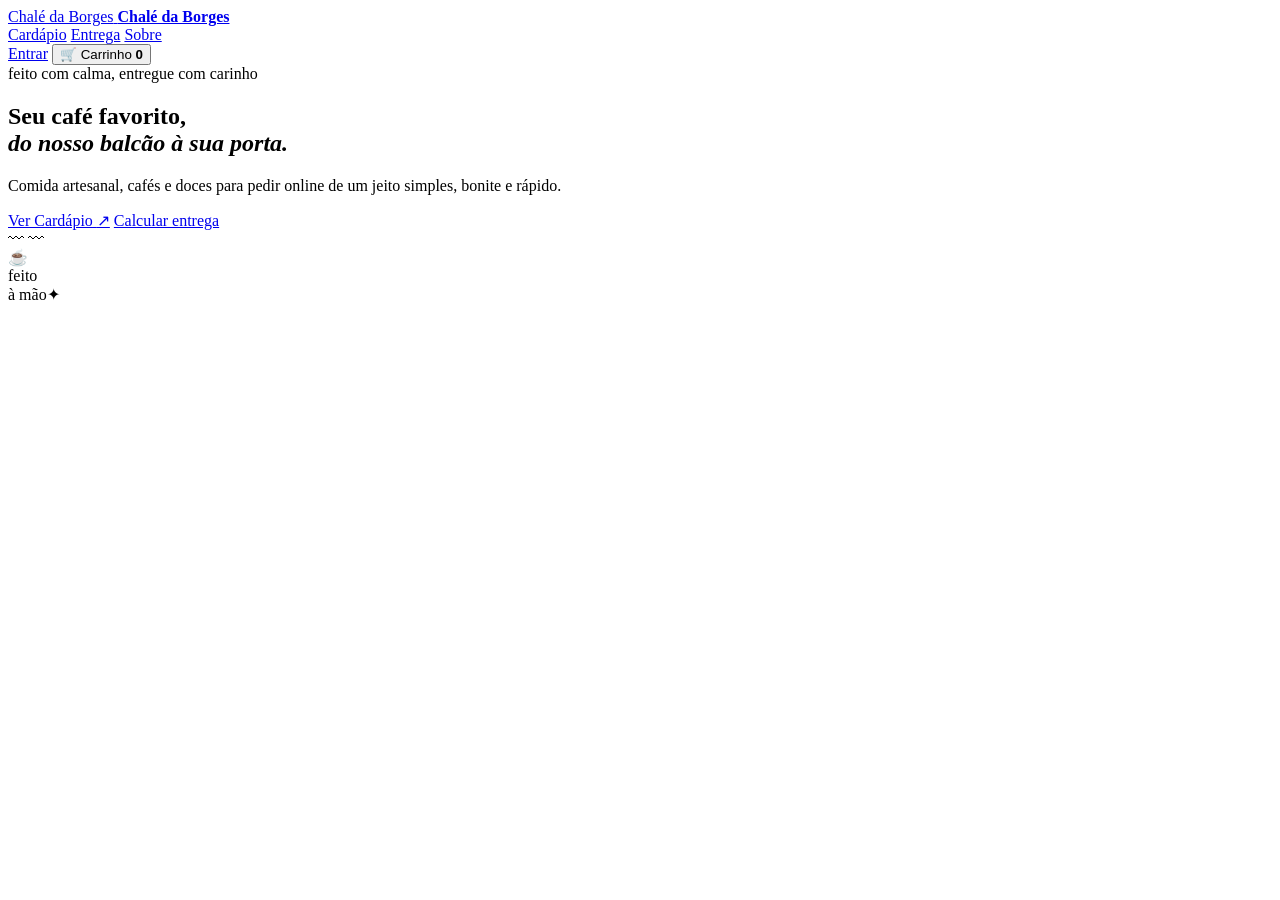
==== index.html @ 419898a8 "novos caracteres" ====
<!DOCTYPE html>
<html lang="pt-BR">
<head>
  <meta charset="UTF-8" />
  <meta name="viewport" content="width=device-width, initial-scale=1.0" />
  <meta name="theme-color" content="#1f1f1d" />
  <title>Chalé da Borges — Delivery</title>
  <link rel="preconnect" href="https://fonts.googleapis.com">
  <link rel="preconnect" href="https://fonts.gstatic.com" crossorigin>
  <link href="https://fonts.googleapis.com/css2?family=DM+Sans:wght@400;500;600;700&family=Playfair+Display:wght@500;600;700&display=swap" rel="stylesheet">
  <link rel="stylesheet" href="styles.css" />
</head>
<body>
  <div class="toast" id="toast" aria-live="polite"></div>
  <header class="topbar">
    <a class=" brand" href="index.html">
      <span class="band-mark">Chalé da Borges</span>
      <span>
        <strong id="brandName">Chalé da Borges</strong>
        <small id="bar • café • delivery"></small>
      </span>
    </a>
    <nav class="main-nav">
      <a href="cardapio.html">Cardápio</a>
      <a href="entrega.html">Entrega</a>
      <a href="#sobre">Sobre</a>

    </nav> 

    <div class="top-actions">
      <a class="icon-btn" href="login.html">Entrar</a>
      <button class="cart-btn" id="cartBtn">
        <span>🛒</span> Carrinho <b id="cartCount">0</b>
      </button>
    </div>
  </header>

  <main>
    <section class="hero">
      <div class="hero-copy">
        <span class="eyebrow"> feito com calma, entregue com carinho </span>
        <h1>Seu café favorito,<br><em> do nosso balcão à sua porta.</em></h1>
        <p>Comida artesanal, cafés e doces para pedir online de um jeito simples, bonite e rápido. </p>
        <div class="hero-actions">
          <a class="primary-btn" href="cardapio.html">Ver Cardápio <span>↗</span></a>
          <a class="ghost-btn" href="entrega.html">Calcular entrega</a>

        </div>
      </div>
      <div class="hero-art">
        <div class="blob blob-one"></div>
        <div class="blob blob-two"></div>
        <div class="coffee-cup">
          <div class="cup-steam">〰 〰</div>
          <div class="cup"  >☕</div>
        </div>
        <div class="floating-note">feito<br>à mão<span>✦</span></div>
    </section>













    
  </main>
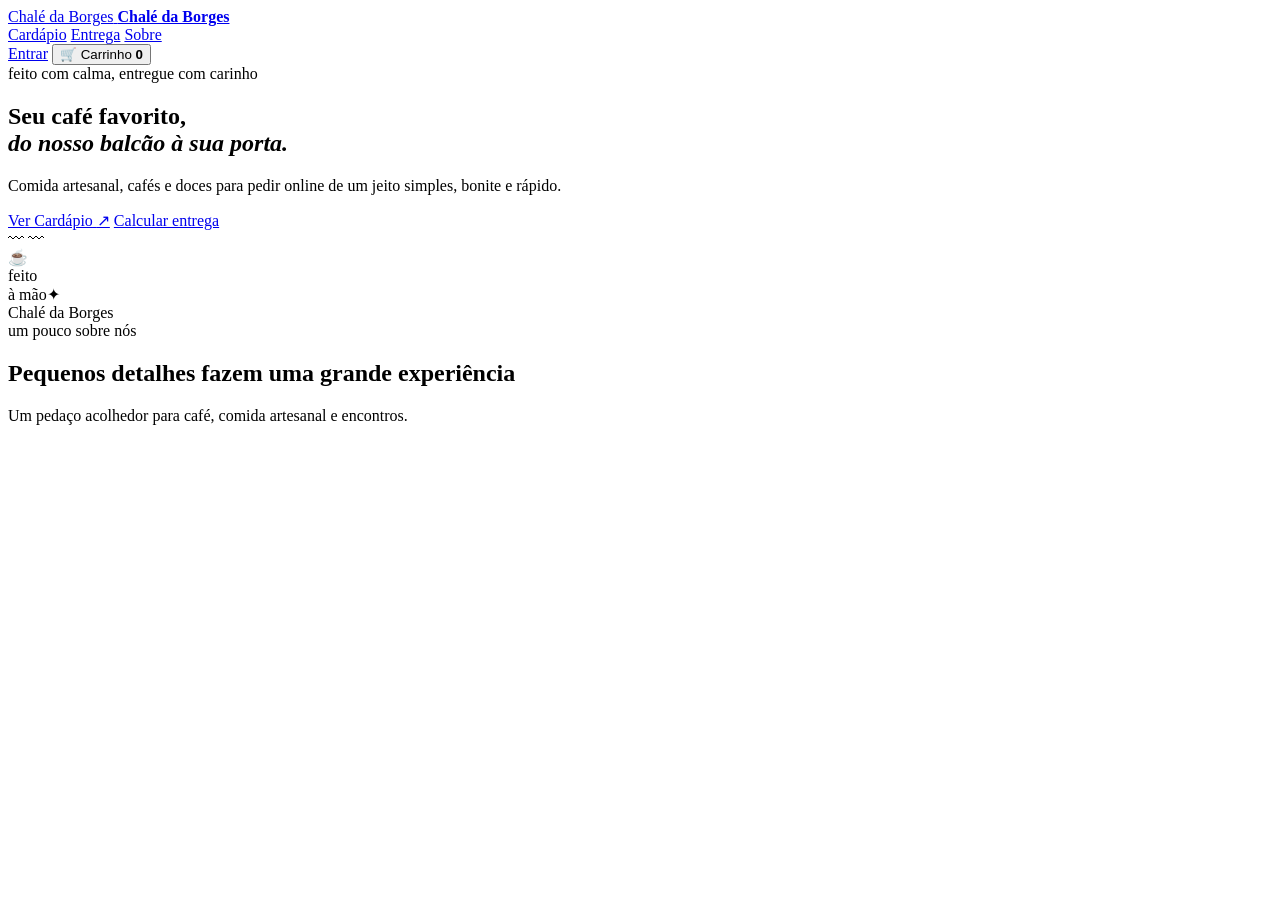
==== commit d9e74b20: "mais frases e caracteres" ====
--- a/index.html
+++ b/index.html
@@ -57,17 +57,12 @@
         <div class="floating-note">feito<br>à mão<span>✦</span></div>
     </section>
 
-
-
-
-
-
-
-
-
-
-
-
-
-    
-  </main>
+    <section class="about-section" id="sobre">
+      <div class= "about-mark">Chalé da Borges </div>
+      <div>
+        <span class="eyebrow">um pouco sobre nós</span>
+        <h2>Pequenos detalhes fazem uma grande experiência</h2>
+        <p id="aboutText">Um pedaço acolhedor para café, comida artesanal e encontros.</p>
+      </div>
+      </section>
+    </main>
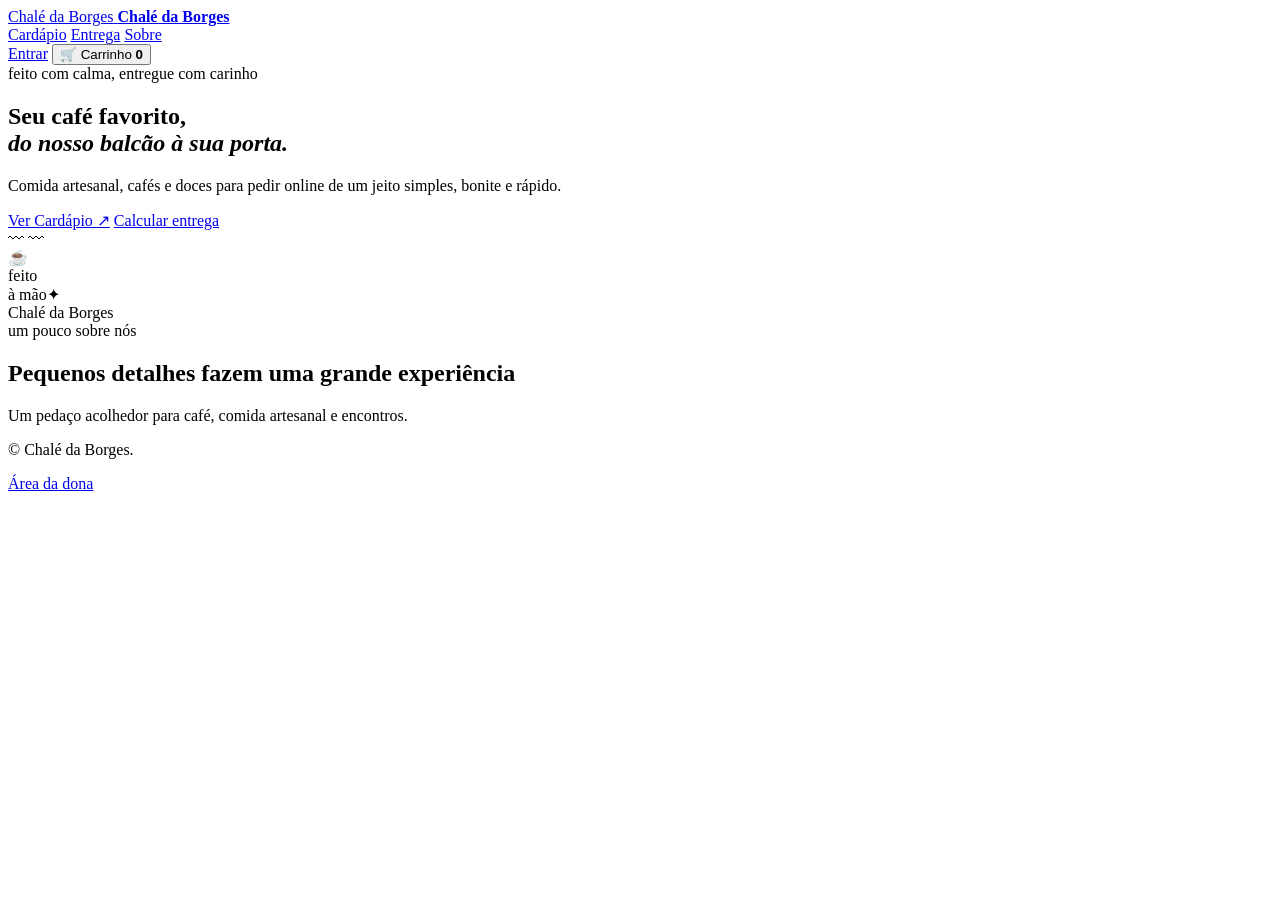
==== commit fc94ec0a: "finalização primeiros detalhes tela inicial" ====
--- a/index.html
+++ b/index.html
@@ -66,3 +66,12 @@
       </div>
       </section>
     </main>
+
+    <footer>
+      <p>© <span id="year"></span> Chalé da Borges.</p>
+      <a class="admin-link" href="admin.html">Área da dona</a>
+    </footer>
+
+    <script type="module" src="js/cart.js"></script>
+    </body>
+    </html>
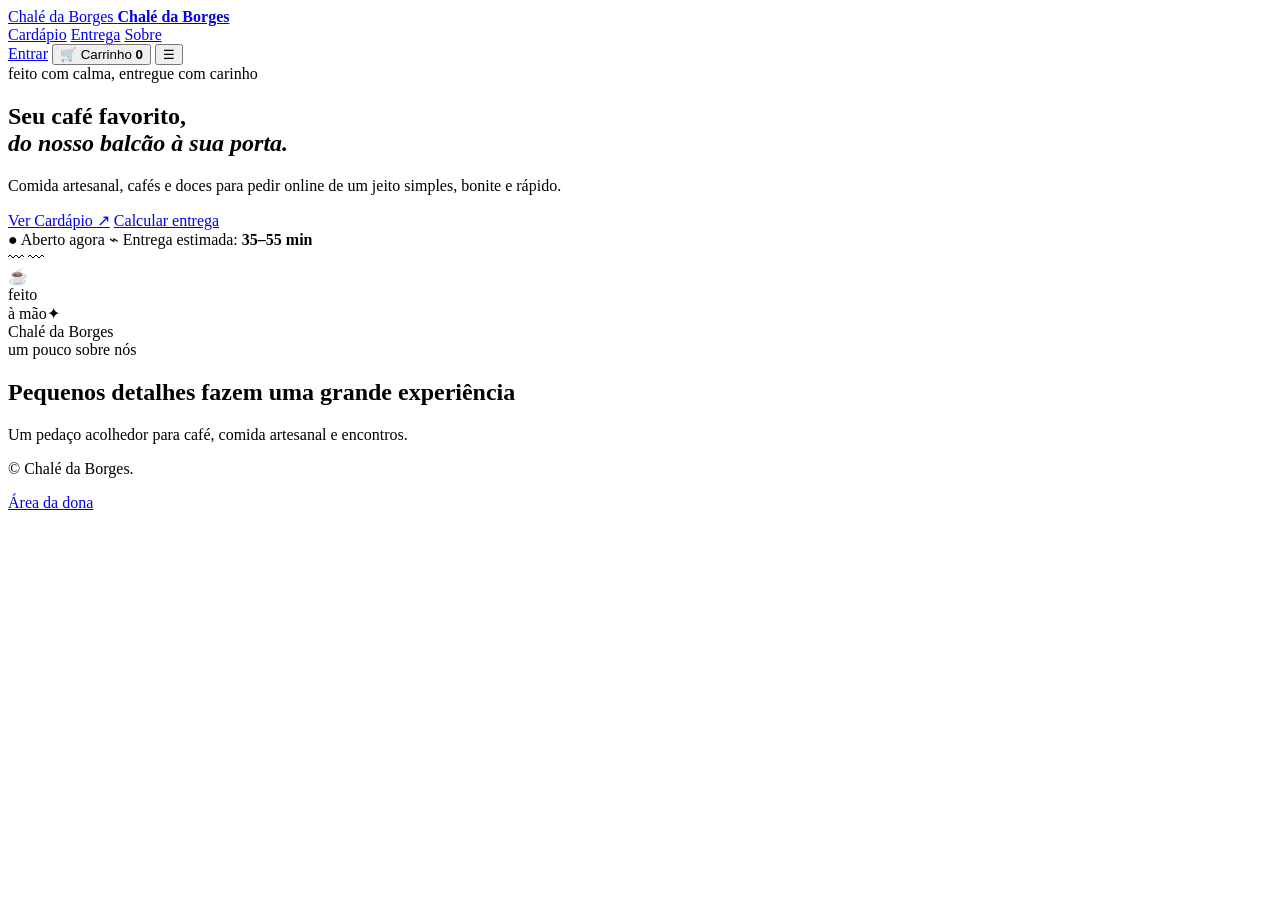
==== commit fd708e73: "fazendo alterações no index" ====
--- a/index.html
+++ b/index.html
@@ -28,10 +28,11 @@
     </nav> 
 
     <div class="top-actions">
-      <a class="icon-btn" href="login.html">Entrar</a>
+      <a class="icon-btn" id="loginBtn" href="login.html">Entrar</a>
       <button class="cart-btn" id="cartBtn">
         <span>🛒</span> Carrinho <b id="cartCount">0</b>
       </button>
+      <button class="menu-btn" id="menuBtn" aria-label="Abrir menu">☰</button>
     </div>
   </header>
 
@@ -45,6 +46,10 @@
           <a class="primary-btn" href="cardapio.html">Ver Cardápio <span>↗</span></a>
           <a class="ghost-btn" href="entrega.html">Calcular entrega</a>
 
+        </div>
+                <div class="hero-meta">
+          <span>● Aberto agora</span>
+          <span>⌁ Entrega estimada: <strong id="heroEta">35–55 min</strong></span>
         </div>
       </div>
       <div class="hero-art">
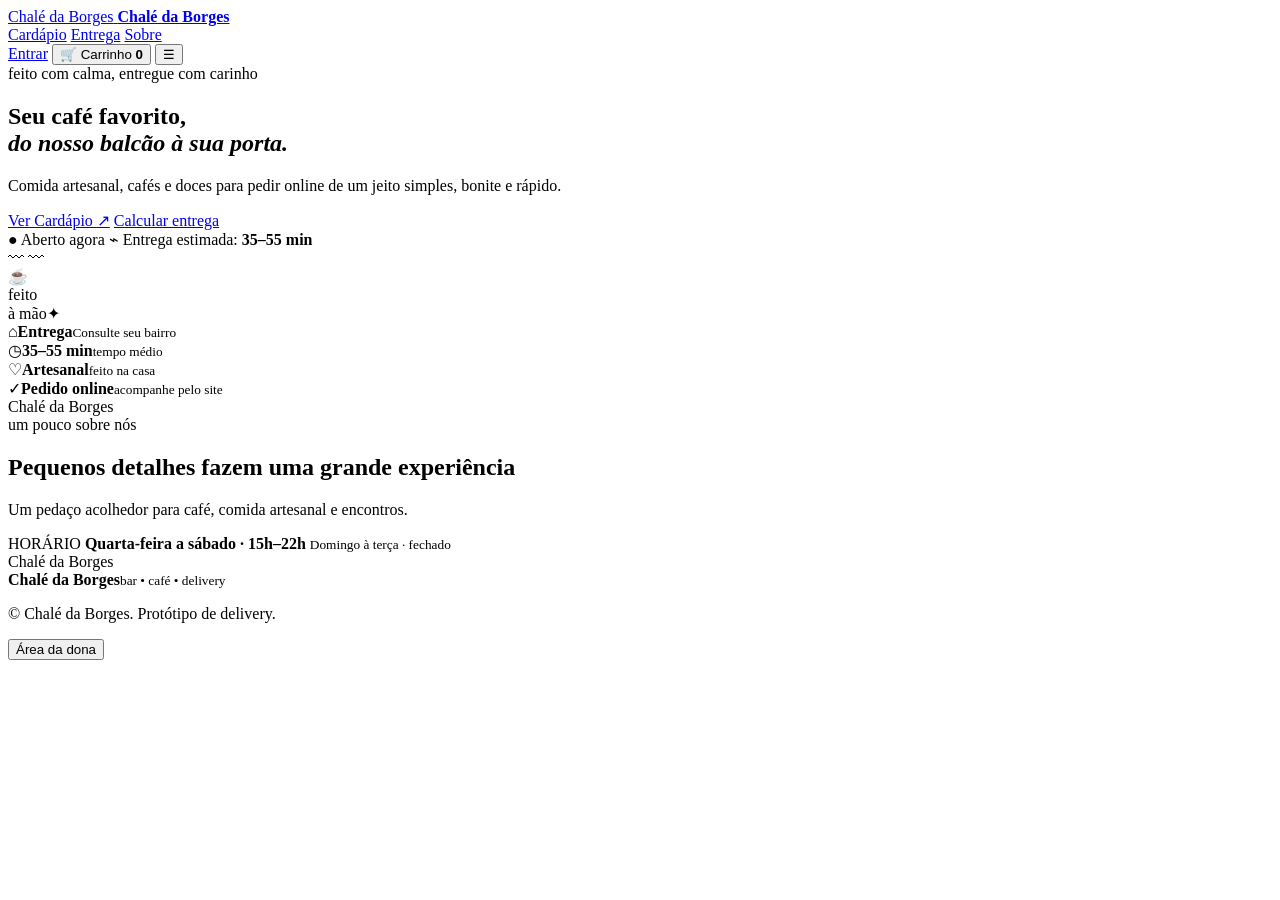
==== commit 54cfcb8d: "finalizando mudanças index" ====
--- a/index.html
+++ b/index.html
@@ -61,6 +61,12 @@
         </div>
         <div class="floating-note">feito<br>à mão<span>✦</span></div>
     </section>
+     <section class="quick-info">
+      <div><span>⌂</span><strong>Entrega</strong><small>Consulte seu bairro</small></div>
+      <div><span>◷</span><strong id="infoEta">35–55 min</strong><small>tempo médio</small></div>
+      <div><span>♡</span><strong>Artesanal</strong><small>feito na casa</small></div>
+      <div><span>✓</span><strong>Pedido online</strong><small>acompanhe pelo site</small></div>
+    </section>
 
     <section class="about-section" id="sobre">
       <div class= "about-mark">Chalé da Borges </div>
@@ -69,14 +75,19 @@
         <h2>Pequenos detalhes fazem uma grande experiência</h2>
         <p id="aboutText">Um pedaço acolhedor para café, comida artesanal e encontros.</p>
       </div>
+      <div class="hours">
+        <span>HORÁRIO</span>
+        <strong id="hoursText">Quarta-feira a sábado · 15h–22h</strong>
+        <small>Domingo à terça · fechado</small>
+      </div>
       </section>
     </main>
 
     <footer>
-      <p>© <span id="year"></span> Chalé da Borges.</p>
-      <a class="admin-link" href="admin.html">Área da dona</a>
+    <div class="footer-brand"><span class="brand-mark">Chalé da Borges</span><div><strong id="footerName">Chalé da Borges</strong><small>bar • café • delivery</small></div></div>
+    <p>© <span id="year"></span> Chalé da Borges. Protótipo de delivery.</p>
+    <button class="admin-link" id="adminBtn">Área da dona</button>
     </footer>
 
-    <script type="module" src="js/cart.js"></script>
     </body>
     </html>
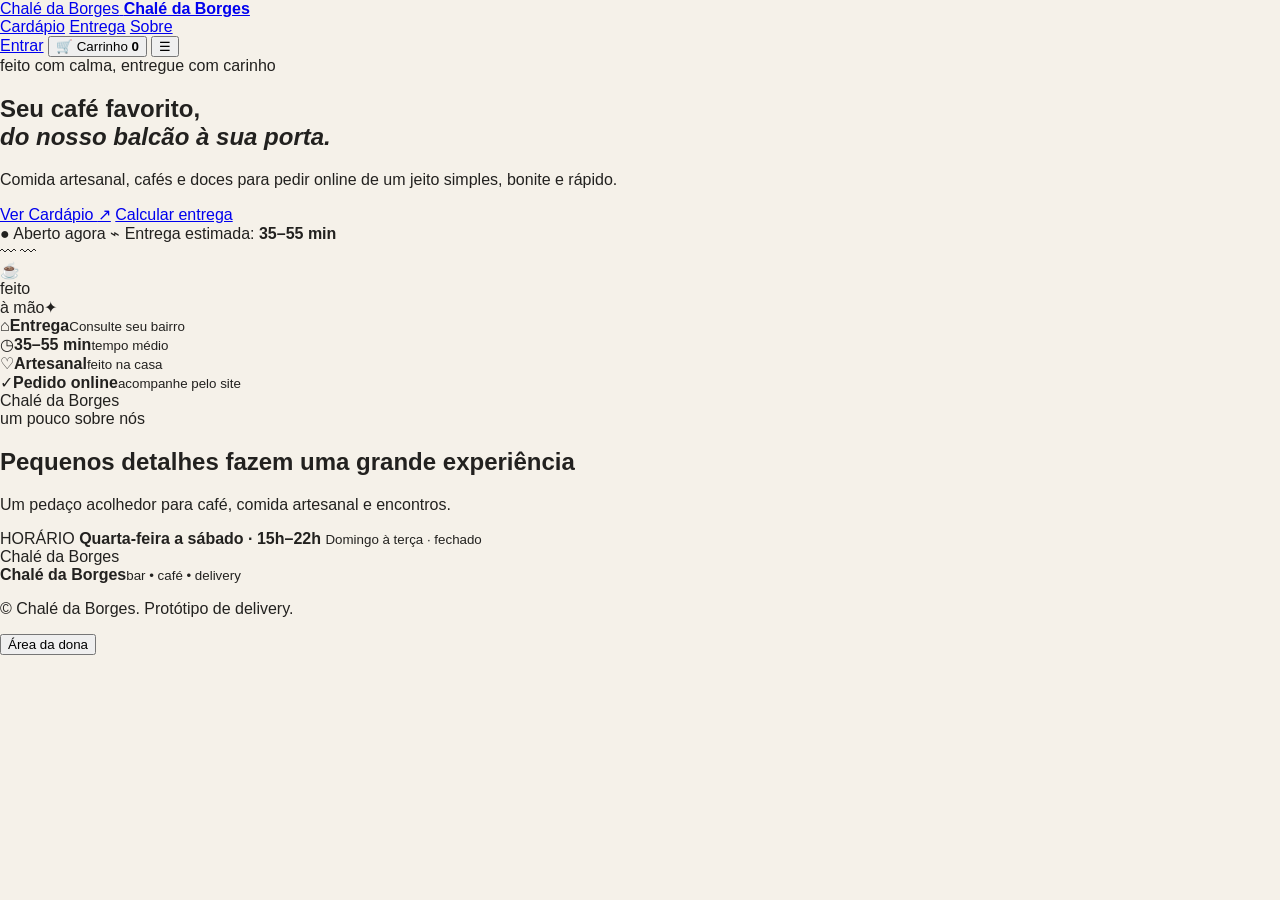
==== commit 7a51b541: "continuando css" ====
--- a/index.html
+++ b/index.html
@@ -8,7 +8,7 @@
   <link rel="preconnect" href="https://fonts.googleapis.com">
   <link rel="preconnect" href="https://fonts.gstatic.com" crossorigin>
   <link href="https://fonts.googleapis.com/css2?family=DM+Sans:wght@400;500;600;700&family=Playfair+Display:wght@500;600;700&display=swap" rel="stylesheet">
-  <link rel="stylesheet" href="styles.css" />
+  <link rel="stylesheet" href="style.css" />
 </head>
 <body>
   <div class="toast" id="toast" aria-live="polite"></div>
--- a/style.css
+++ b/style.css
@@ -0,0 +1,28 @@
+:root {
+    --bg:#f5f1e9;
+    --paper:#fffdf8;
+    --ink:#22211f;
+    --muted:#716f69;
+    --line:#ded8cc;
+    --accent: #7b5d3c;
+    --accent-2: #c99f69;
+    --dark: #252522;
+    --white: #fffdf8;
+    --shadow: 0 18px 55px rgba(44, 37, 27, .12);
+    --radius: 24px;
+}
+
+* { 
+    box-sizing: border-box;
+}
+
+html {
+    scroll-behavior: smooth;
+}
+
+body{
+    margin:0;
+    background: var(--bg);
+    color: var(--ink);
+    font-family: 'DM Sans', sans-serif;
+}
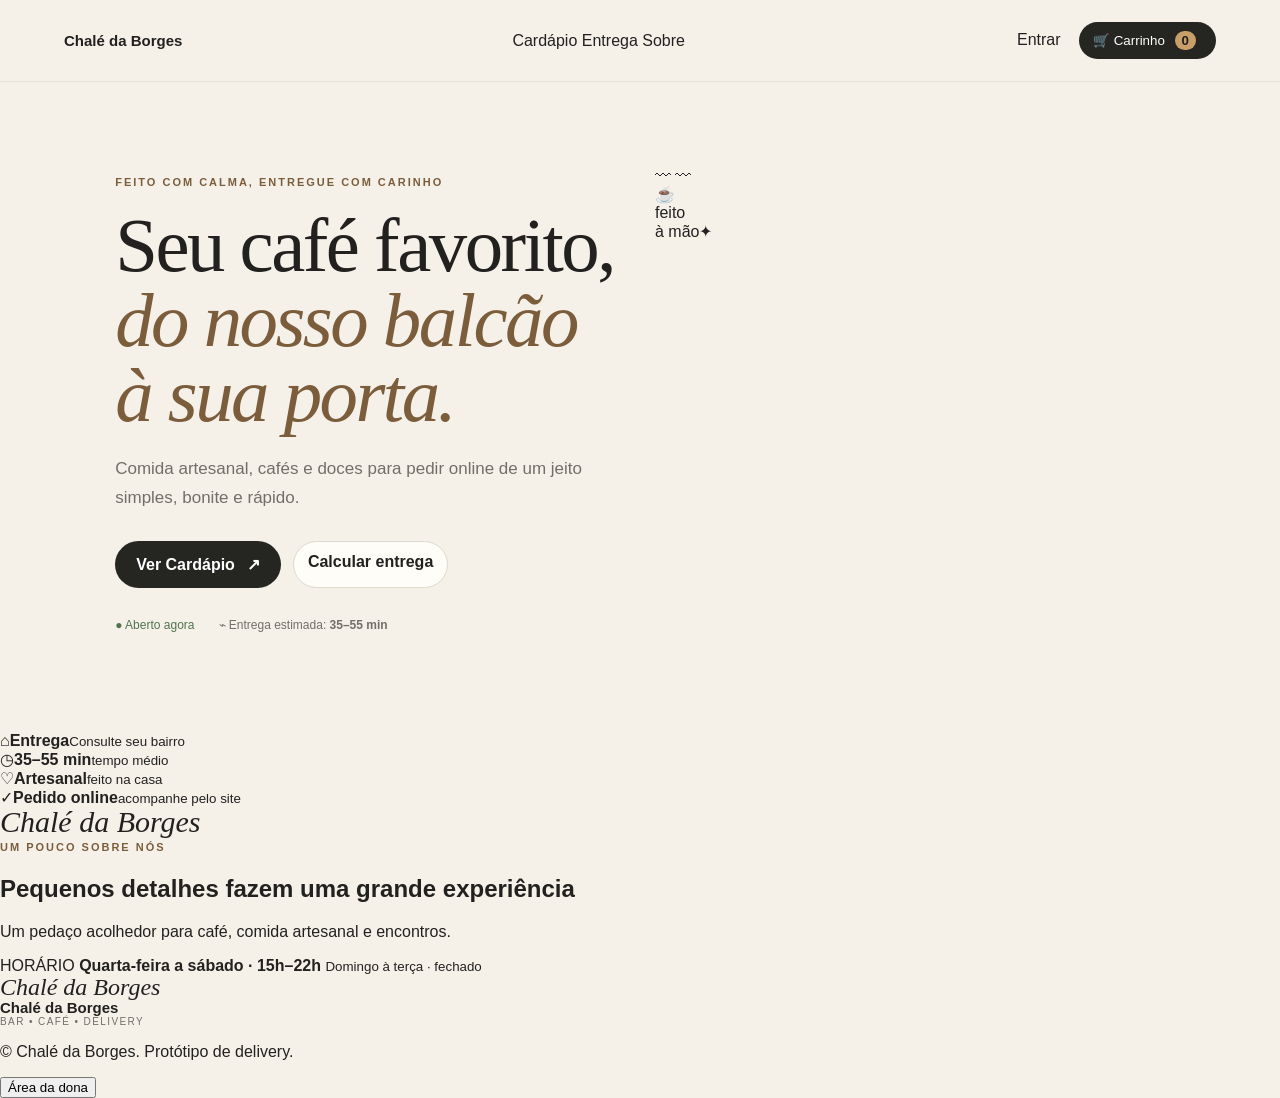
==== commit 84d65a36: "tirei um dos textos da tela inicial" ====
--- a/index.html
+++ b/index.html
@@ -14,8 +14,7 @@
   <div class="toast" id="toast" aria-live="polite"></div>
   <header class="topbar">
     <a class=" brand" href="index.html">
-      <span class="band-mark">Chalé da Borges</span>
-      <span>
+
         <strong id="brandName">Chalé da Borges</strong>
         <small id="bar • café • delivery"></small>
       </span>
--- a/style.css
+++ b/style.css
@@ -1,3 +1,4 @@
+/*cor padrão do sistema*/
 :root {
     --bg:#f5f1e9;
     --paper:#fffdf8;
@@ -19,10 +20,214 @@
 html {
     scroll-behavior: smooth;
 }
-
+/*corpo do site*/
 body{
     margin:0;
     background: var(--bg);
     color: var(--ink);
     font-family: 'DM Sans', sans-serif;
+}
+
+button 
+input
+select
+textarea {
+    font-family: inherit;
+}
+
+button,
+a {
+    cursor: pointer;
+}
+
+a{
+    text-decoration: none;
+    color: inherit;
+}
+/*cabeçalho e navegação*/
+.topbar{
+    height: 82px;
+    padding: 0 5vw;
+    display: flex;
+    align-items: center;
+    justify-content: space-between;
+    position:sticky;
+    top:0;
+    z-index: 20;
+    background: rgba(245, 241, 233, .9);
+    backdrop-filter: blur(18px);
+    border-bottom: 1px solid rgba(0, 0, 0, .06);
+}
+.brand {
+    display: flex;
+    gap: 12px;
+    align-items: center;
+}
+.brand-mark,
+.about-mark {
+    font-family:Playfair Display, serif;
+    font-style:italic;
+    font-size: 24px;
+    line-height: 1;
+ 
+}
+
+.brand .brandmark{
+    white-space: nowrap;
+}
+
+.about-mark{
+    font-size: 30px;
+}
+
+.brand small,
+.footer-brand small{
+    display: block;
+    color: var(--muted);
+    font-size: 10px;
+    letter-spacing: 1.4px;
+    text-transform: uppercase;
+}
+
+.brand strong,
+.footer-brand strong {
+    display: block;
+    font-size: 15px;
+
+}
+
+.main-nav a:hover {
+    color: var(--accent);
+}
+
+.topactions {
+    display:flex;
+    gap: 10px;
+    align-items: center;
+}
+.icon-btn,
+.ghost-btn,
+.cart-btn,
+.menu-btn {
+    border: 0;
+    background: none;
+    padding: 11px 14px;
+    border-radius: 999px;
+
+}
+
+.icon-btn:hover,
+.ghost-btn:hover {
+    background:#e9e3d8;
+}
+
+/*carrinho*/
+.cart-btn {
+    background: var(--dark);
+    color:white;
+}
+
+.cart-btn b{
+    background: #c99f69;
+    color: #1f1f1d;
+    padding: 2px 7px;
+    border-radius: 20px;
+    margin: 6px;
+
+}
+.menu-btn {
+  display: none;
+  font-size: 22px;
+}
+
+/* sessão principal*/
+
+.hero {
+  min-height: 650px;
+  padding: 80px 9vw 90px;
+  display: grid;
+  grid-template-columns: 1fr 1fr;
+  align-items: center;
+  gap: 30px;
+  overflow: hidden;
+}
+
+/* texto de apresentação acima dos títulos */
+.eyebrow {
+  font-size: 11px;
+  letter-spacing: 2px;
+  text-transform: uppercase;
+  color: var(--accent);
+  font-weight: 700;
+}
+
+.hero h1 {
+  font-family: "Playfair Display";
+  font-size: clamp(46px, 6vw, 78px);
+  font-weight: 500;
+  line-height: .98;
+  margin: 18px 0 22px;
+  letter-spacing: -2.5px;
+}
+
+.hero h1 em {
+  color: var(--accent);
+  font-style: italic;
+}
+
+.hero p {
+  font-size: 17px;
+  line-height: 1.7;
+  max-width: 560px;
+  color: var(--muted);
+}
+
+.hero-actions {
+  display: flex;
+  gap: 12px;
+  margin-top: 28px;
+}
+
+/* botões padrão do sistema */
+.primary-btn {
+  border: 0;
+  background: var(--dark);
+  color: white;
+  border-radius: 999px;
+  padding: 14px 21px;
+  font-weight: 700;
+  display: inline-flex;
+  align-items: center;
+  justify-content: center;
+  gap: 12px;
+  transition: .2s;
+}
+
+.primary-btn:hover {
+  transform: translateY(-2px);
+  box-shadow: 0 10px 24px rgba(30, 28, 24, .18);
+}
+
+.ghost-btn {
+  border: 1px solid var(--line);
+  background: var(--paper);
+  font-weight: 600;
+}
+
+.hero-meta {
+  display: flex;
+  gap: 24px;
+  margin-top: 30px;
+  color: var(--muted);
+  font-size: 12px;
+}
+
+.hero-meta span:first-child {
+  color: #52734d;
+}
+
+
+.hero-art {
+  height: 470px;
+  position: relative;
 }
